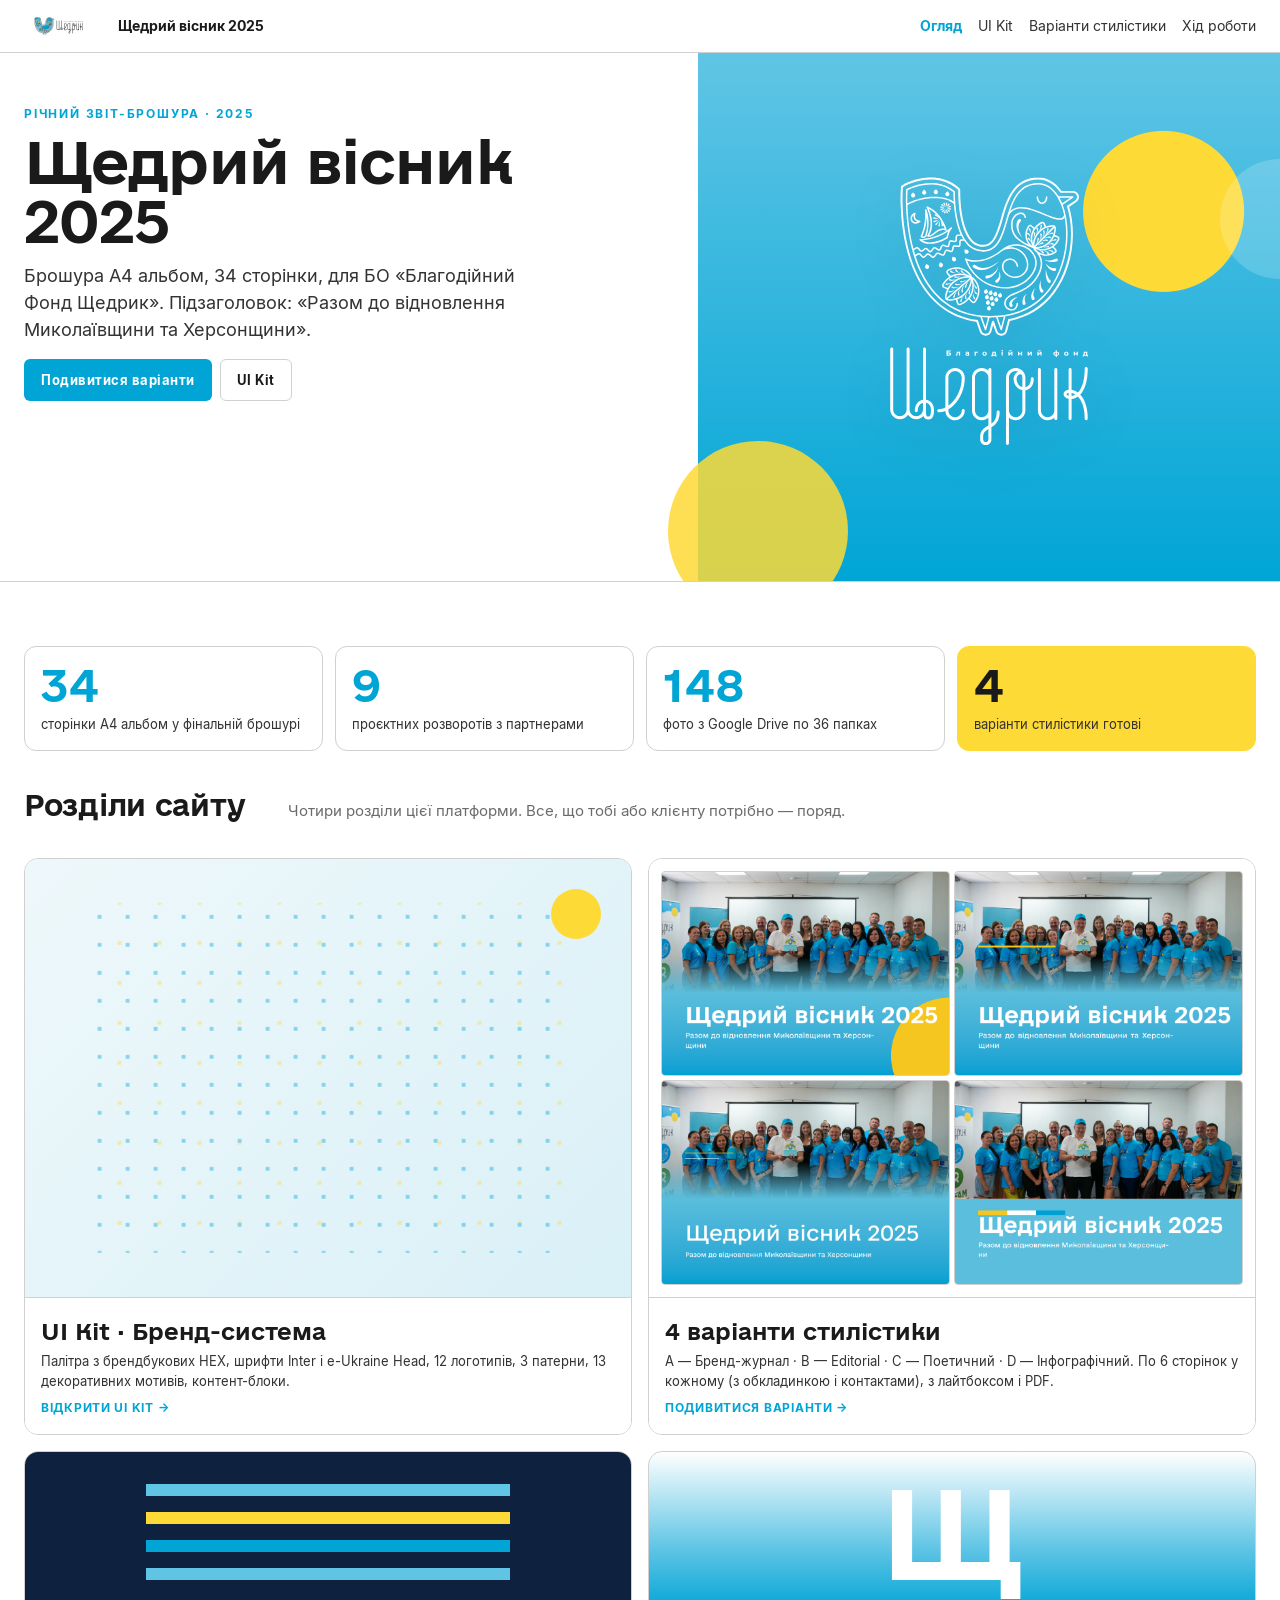
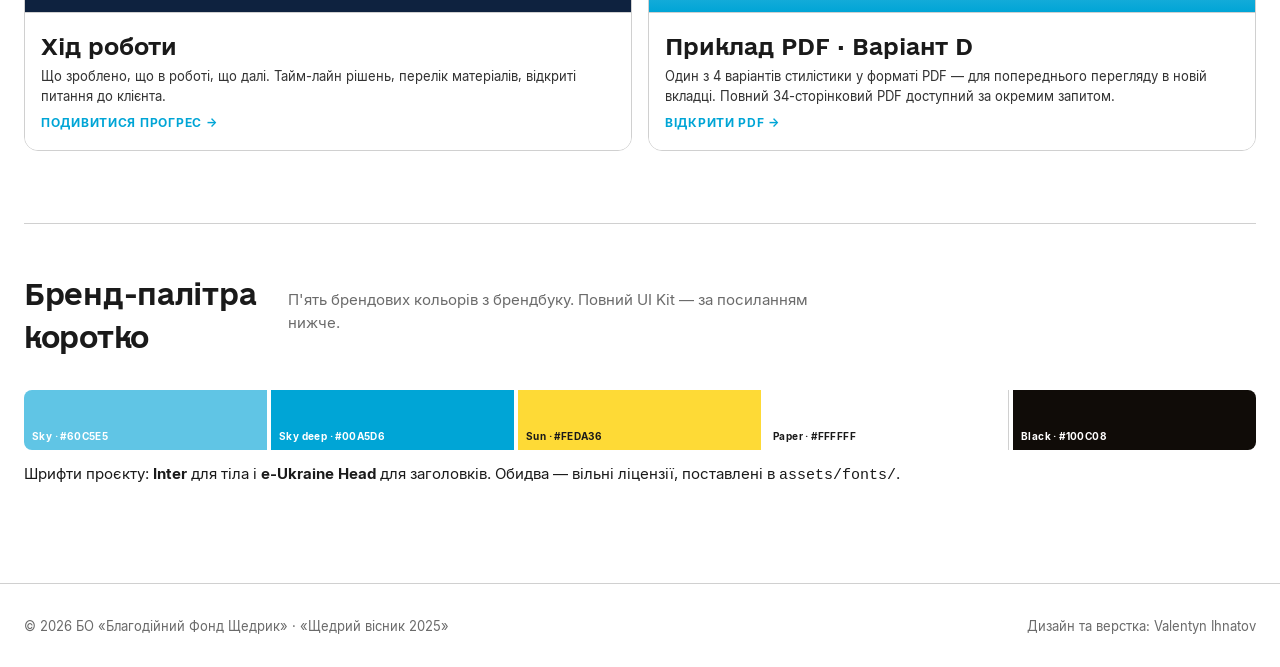
==== index.html @ 4fea4370 "Initial preview site" ====
<!doctype html>
<html lang="uk">
<head>
  <meta charset="utf-8">
  <meta name="viewport" content="width=device-width, initial-scale=1">
  <title>Огляд — Щедрий вісник 2025</title>
  <link rel="stylesheet" href="styles.css">
</head>
<body>

<header class="topnav">
  <div class="topnav-inner">
    <img src="logos/Shchedryk_logo_fin_color_horizont_ua.svg" alt="Щедрик">
    <span class="title">Щедрий вісник 2025</span>
    <nav>
      <a href="index.html" class="active">Огляд</a>
      <a href="ui-kit.html">UI Kit</a>
      <a href="variants.html">Варіанти стилістики</a>
      <a href="process.html">Хід роботи</a>
    </nav>
  </div>
</header>

<!-- HERO — accent split, left text + right brand-color visual -->
<section class="hero-accent">
  <div class="hero-accent-inner">
    <div class="text-col">
      <span class="kicker">Річний звіт-брошура · 2025</span>
      <h1>Щедрий вісник 2025</h1>
      <p class="subline">
        Брошура А4 альбом, 34 сторінки, для БО «Благодійний Фонд Щедрик».
        Підзаголовок: «Разом до відновлення Миколаївщини та Херсонщини».
      </p>
      <div class="hero-actions">
        <a class="btn btn-primary" href="variants.html">Подивитися варіанти</a>
        <a class="btn btn-ghost" href="ui-kit.html">UI Kit</a>
      </div>
    </div>
    <div class="visual-col">
      <img src="logos/Shchedryk_logo_fin_white_vertical_ua.svg" alt="Щедрик">
    </div>
  </div>
</section>

<div class="page">

  <!-- БІЛЬШІ ЦИФРИ ПРО ПРОЄКТ -->
  <section>
    <div class="stats-row">
      <div class="stat-block">
        <div class="num">34</div>
        <div class="label">сторінки А4 альбом у фінальній брошурі</div>
      </div>
      <div class="stat-block">
        <div class="num">9</div>
        <div class="label">проєктних розворотів з партнерами</div>
      </div>
      <div class="stat-block">
        <div class="num">148</div>
        <div class="label">фото з Google Drive по 36 папках</div>
      </div>
      <div class="stat-block accent">
        <div class="num">4</div>
        <div class="label">варіанти стилістики готові</div>
      </div>
    </div>
  </section>

  <!-- ВЕЛИКИЙ НАВІГАЦІЙНИЙ БЛОК — 4 картки -->
  <section class="section" style="border-top: 0; padding-top: 0;">
    <div class="section-head">
      <h2>Розділи сайту</h2>
      <p>Чотири розділи цієї платформи. Все, що тобі або клієнту потрібно — поряд.</p>
    </div>

    <div class="bignav">

      <a class="item bignav-uikit" href="ui-kit.html">
        <div class="top"></div>
        <div class="bot">
          <h3>UI Kit · Бренд-система</h3>
          <p>Палітра з брендбукових HEX, шрифти Inter і e-Ukraine Head, 12 логотипів, 3 патерни, 13 декоративних мотивів, контент-блоки.</p>
          <span class="arrow">Відкрити UI Kit →</span>
        </div>
      </a>

      <a class="item bignav-variants" href="variants.html">
        <div class="top">
          <img src="variants/variant_a_1.png" alt="A">
          <img src="variants/variant_b_1.png" alt="B">
          <img src="variants/variant_c_1.png" alt="C">
          <img src="variants/variant_d_1.png" alt="D">
        </div>
        <div class="bot">
          <h3>4 варіанти стилістики</h3>
          <p>A — Бренд-журнал · B — Editorial · C — Поетичний · D — Інфографічний. По 6 сторінок у кожному (з обкладинкою і контактами), з лайтбоксом і PDF.</p>
          <span class="arrow">Подивитися варіанти →</span>
        </div>
      </a>

      <a class="item bignav-process" href="process.html">
        <div class="top"></div>
        <div class="bot">
          <h3>Хід роботи</h3>
          <p>Що зроблено, що в роботі, що далі. Тайм-лайн рішень, перелік матеріалів, відкриті питання до клієнта.</p>
          <span class="arrow">Подивитися прогрес →</span>
        </div>
      </a>

      <a class="item bignav-cover" href="variants/variant_d.pdf" target="_blank">
        <div class="top"></div>
        <div class="bot">
          <h3>Приклад PDF · Варіант D</h3>
          <p>Один з 4 варіантів стилістики у форматі PDF — для попереднього перегляду в новій вкладці. Повний 34-сторінковий PDF доступний за окремим запитом.</p>
          <span class="arrow">Відкрити PDF →</span>
        </div>
      </a>

    </div>
  </section>

  <!-- ПАЛІТРА-ТІЗЕР -->
  <section class="section">
    <div class="section-head">
      <h2>Бренд-палітра коротко</h2>
      <p>П'ять брендових кольорів з брендбуку. Повний UI Kit — за посиланням нижче.</p>
    </div>
    <div class="palette-teaser">
      <div style="background: #60C5E5; color: #fff;">Sky · #60C5E5</div>
      <div style="background: #00A5D6; color: #fff;">Sky deep · #00A5D6</div>
      <div style="background: #FEDA36; color: #1A1A1A;">Sun · #FEDA36</div>
      <div style="background: #FFFFFF; color: #1A1A1A; border-right: 1px solid var(--hair);">Paper · #FFFFFF</div>
      <div style="background: #100C08; color: #fff;">Black · #100C08</div>
    </div>
    <p style="margin-top: var(--r-3);">
      Шрифти проєкту: <strong>Inter</strong> для тіла і <strong>e-Ukraine Head</strong> для заголовків.
      Обидва — вільні ліцензії, поставлені в <code>assets/fonts/</code>.
    </p>
  </section>

</div>

<footer class="site">
  <div class="inner">
    <span>© 2026 БО «Благодійний Фонд Щедрик» · «Щедрий вісник 2025»</span>
    <span>Дизайн та верстка: Valentyn Ihnatov</span>
  </div>
</footer>

</body>
</html>
---- styles.css ----
/* ============================================================
   Щедрий вісник 2025 — UI Kit / Preview Site
   Бренд-токени БО «Благодійний Фонд Щедрик»
   ============================================================ */

/* --- Inter (body / UI / numbers) — per brendbook --- */
@font-face {
  font-family: "Inter";
  src: url("fonts/Inter-Regular.ttf") format("truetype");
  font-weight: 400; font-style: normal; font-display: swap;
}
@font-face {
  font-family: "Inter";
  src: url("fonts/Inter-Medium.ttf") format("truetype");
  font-weight: 500; font-style: normal; font-display: swap;
}
@font-face {
  font-family: "Inter";
  src: url("fonts/Inter-Bold.ttf") format("truetype");
  font-weight: 700; font-style: normal; font-display: swap;
}
@font-face {
  font-family: "Inter";
  src: url("fonts/Inter-ExtraBold.ttf") format("truetype");
  font-weight: 800; font-style: normal; font-display: swap;
}

/* --- e-Ukraine Head (headings) — per brendbook --- */
@font-face {
  font-family: "e-Ukraine Head";
  src: url("fonts/e-UkraineHead-Regular.ttf") format("truetype");
  font-weight: 400; font-style: normal; font-display: swap;
}
@font-face {
  font-family: "e-Ukraine Head";
  src: url("fonts/e-UkraineHead-Medium.ttf") format("truetype");
  font-weight: 500; font-style: normal; font-display: swap;
}
@font-face {
  font-family: "e-Ukraine Head";
  src: url("fonts/e-UkraineHead-Bold.ttf") format("truetype");
  font-weight: 700; font-style: normal; font-display: swap;
}

:root {
  /* --- Бренд-палітра (зведена з брендбуком, ст. «кольорова палітра» / «кольори бренду») --- */
  --sky:        #60C5E5;  /* небесно-блакитний (HEX з брендбуку) */
  --sky-deep:   #00A5D6;  /* ніжно-синій (HEX з брендбуку) */
  --sky-soft:   #D9F0F7;  /* м'яка плашка (виведена) */
  --sky-pale:   #EEF8FB;  /* фон карток (виведена) */
  --sun:        #FEDA36;  /* сонячно-жовтий (HEX з брендбуку) */
  --black:      #100C08;  /* чорний з брендбуку */
  --navy:       #0E223F;  /* темно-синя плашка (наш виведений варіант — для верстки) */

  --ink:        #1A1A1A;
  --graphite:   #333333;
  --muted:      #6B6B6B;
  --hair:       #D0D0D0;
  --paper:      #FFFFFF;

  /* --- Палітра напрямків --- */
  --acc-fslc:   #F2A93B;  /* помаранчевий */
  --acc-wash:   #2EA7C8;  /* блакитний */
  --acc-prot:   #7CC576;  /* зелений */
  --acc-shel:   #C97A56;  /* теракотовий */

  /* --- Типографіка (брендбук: Inter тіло, e-Ukraine Head заголовки) --- */
  --font-body: "Inter", "Segoe UI", Arial, sans-serif;
  --font-head: "e-Ukraine Head", "Inter", "Segoe UI", Arial, sans-serif;

  /* --- Ритм --- */
  --r-1: 4px;
  --r-2: 8px;
  --r-3: 12px;
  --r-4: 16px;
  --r-5: 24px;
  --r-6: 32px;
  --r-7: 48px;
  --r-8: 64px;
  --r-9: 96px;
}

/* ============================================================
   Reset / base
   ============================================================ */

*, *::before, *::after { box-sizing: border-box; }

html, body { margin: 0; padding: 0; }

body {
  font-family: var(--font-body);
  font-size: 15px;
  line-height: 1.55;
  color: var(--ink);
  background: var(--paper);
  -webkit-font-smoothing: antialiased;
  -moz-osx-font-smoothing: grayscale;
}

img { display: block; max-width: 100%; }

a { color: var(--sky-deep); text-decoration: none; }
a:hover { text-decoration: underline; }

/* ============================================================
   Layout
   ============================================================ */

.page {
  max-width: 1280px;
  margin: 0 auto;
  padding: var(--r-6) var(--r-5);
}

.section {
  padding: var(--r-7) 0;
  border-top: 1px solid var(--hair);
}

.section:first-of-type { border-top: 0; }

.section-head {
  display: grid;
  grid-template-columns: 240px 1fr;
  gap: var(--r-5);
  margin-bottom: var(--r-6);
  align-items: baseline;
}

.section-head h2 {
  font-family: var(--font-head);
  font-size: 28px;
  font-weight: 700;
  margin: 0;
  letter-spacing: -0.01em;
}

.section-head p {
  margin: 0;
  color: var(--muted);
  max-width: 560px;
}

@media (max-width: 768px) {
  .section-head { grid-template-columns: 1fr; }
}

/* ============================================================
   Hero
   ============================================================ */

.hero {
  position: relative;
  padding: var(--r-8) var(--r-5) var(--r-7);
  background:
    radial-gradient(circle at 88% 14%, var(--sun) 0 70px, transparent 71px),
    linear-gradient(180deg, var(--sky-pale) 0%, #fff 100%);
  overflow: hidden;
}

.hero::after {
  content: "";
  position: absolute;
  right: -120px;
  bottom: -160px;
  width: 380px;
  height: 380px;
  border-radius: 50%;
  background: var(--sky);
  opacity: 0.35;
  pointer-events: none;
}

.hero-inner {
  max-width: 1280px;
  margin: 0 auto;
  position: relative;
  z-index: 1;
}

.hero img.logo {
  height: 56px;
  margin-bottom: var(--r-5);
}

.kicker {
  display: inline-block;
  font-size: 12px;
  font-weight: 700;
  letter-spacing: 0.15em;
  text-transform: uppercase;
  color: var(--sky-deep);
}

.hero h1 {
  font-family: var(--font-head);
  font-size: clamp(34px, 5vw, 56px);
  font-weight: 700;
  line-height: 1.05;
  letter-spacing: -0.01em;
  margin: var(--r-2) 0 var(--r-3);
  max-width: 760px;
}

.hero p.lead {
  font-size: 18px;
  color: var(--graphite);
  max-width: 620px;
  margin: 0;
}

/* ============================================================
   Nav
   ============================================================ */

.topnav {
  position: sticky;
  top: 0;
  z-index: 10;
  background: rgba(255,255,255,0.96);
  backdrop-filter: blur(8px);
  border-bottom: 1px solid var(--hair);
}

.topnav-inner {
  max-width: 1280px;
  margin: 0 auto;
  padding: var(--r-3) var(--r-5);
  display: flex;
  align-items: center;
  gap: var(--r-5);
  font-size: 14px;
}

.topnav img { height: 28px; }
.topnav .title { font-weight: 700; }
.topnav nav { display: flex; gap: var(--r-4); margin-left: auto; flex-wrap: wrap; }
.topnav nav a { color: var(--graphite); }
.topnav nav a.active { color: var(--sky-deep); font-weight: 700; }

/* ============================================================
   Swatches (color palette)
   ============================================================ */

.swatch-grid {
  display: grid;
  grid-template-columns: repeat(auto-fill, minmax(180px, 1fr));
  gap: var(--r-3);
}

.swatch {
  border-radius: 8px;
  overflow: hidden;
  border: 1px solid var(--hair);
  background: #fff;
}

.swatch .chip {
  height: 110px;
  display: flex;
  align-items: flex-end;
  padding: var(--r-3);
  font-size: 12px;
  font-weight: 700;
  letter-spacing: 0.06em;
  text-transform: uppercase;
}

.swatch .meta {
  padding: var(--r-3);
  display: flex;
  justify-content: space-between;
  gap: var(--r-2);
}

.swatch .meta strong { font-weight: 700; }
.swatch .meta code {
  font-family: "Consolas", "Courier New", monospace;
  font-size: 12px;
  color: var(--muted);
}

.chip.on-dark { color: #fff; }
.chip.on-light { color: var(--ink); }

.swatch-group-title {
  grid-column: 1 / -1;
  font-size: 13px;
  font-weight: 700;
  text-transform: uppercase;
  letter-spacing: 0.12em;
  color: var(--muted);
  margin: var(--r-3) 0 0;
}
.swatch-group-title:first-child { margin-top: 0; }

/* ============================================================
   Typography samples
   ============================================================ */

.type-grid {
  display: grid;
  grid-template-columns: 220px 1fr;
  gap: var(--r-5);
  align-items: baseline;
  padding: var(--r-4) 0;
  border-bottom: 1px solid var(--hair);
}

.type-grid:last-child { border-bottom: 0; }

.type-label {
  font-size: 12px;
  font-weight: 700;
  letter-spacing: 0.12em;
  text-transform: uppercase;
  color: var(--muted);
}
.type-label small {
  display: block;
  font-weight: 400;
  letter-spacing: 0;
  text-transform: none;
  font-size: 12px;
  color: var(--muted);
  margin-top: 2px;
}

.type-h1 { font-family: var(--font-head); font-size: 48px; font-weight: 700; line-height: 1.05; letter-spacing: -0.01em; }
.type-h2 { font-family: var(--font-head); font-size: 32px; font-weight: 700; line-height: 1.15; letter-spacing: -0.01em; }
.type-h3 { font-family: var(--font-head); font-size: 20px; font-weight: 700; line-height: 1.25; }
.type-lead { font-size: 18px; line-height: 1.45; color: var(--graphite); }
.type-body { font-size: 15px; line-height: 1.6; }
.type-caption { font-size: 13px; color: var(--muted); font-style: italic; }
.type-kicker {
  font-size: 12px;
  font-weight: 700;
  letter-spacing: 0.16em;
  text-transform: uppercase;
  color: var(--sky-deep);
}

@media (max-width: 768px) {
  .type-grid { grid-template-columns: 1fr; gap: var(--r-2); }
  .type-h1 { font-size: 34px; }
  .type-h2 { font-size: 26px; }
}

/* ============================================================
   Logo gallery
   ============================================================ */

.logo-grid {
  display: grid;
  grid-template-columns: repeat(auto-fill, minmax(220px, 1fr));
  gap: var(--r-3);
}

.logo-tile {
  position: relative;
  border-radius: 8px;
  border: 1px solid var(--hair);
  overflow: hidden;
  background: #fff;
}
.logo-tile.dark { background: var(--navy); border-color: var(--navy); }
.logo-tile.sky  { background: var(--sky); border-color: var(--sky); }
.logo-tile .frame {
  height: 130px;
  display: flex; align-items: center; justify-content: center;
  padding: var(--r-4);
}
.logo-tile img { max-height: 80px; max-width: 80%; object-fit: contain; }
.logo-tile .caption {
  font-size: 11px;
  letter-spacing: 0.06em;
  text-transform: uppercase;
  color: var(--muted);
  padding: var(--r-2) var(--r-3);
  border-top: 1px solid var(--hair);
  background: #fff;
}
.logo-tile.dark .caption, .logo-tile.sky .caption { background: #fff; }

/* ============================================================
   Decorative motifs
   ============================================================ */

.motif-grid {
  display: grid;
  grid-template-columns: repeat(auto-fill, minmax(260px, 1fr));
  gap: var(--r-4);
}

.motif {
  position: relative;
  border-radius: 10px;
  background: #fff;
  border: 1px solid var(--hair);
  height: 220px;
  overflow: hidden;
}

.motif .label {
  position: absolute;
  bottom: var(--r-3);
  left: var(--r-3);
  right: var(--r-3);
  font-size: 12px;
  letter-spacing: 0.06em;
  text-transform: uppercase;
  font-weight: 700;
  color: var(--muted);
  background: rgba(255,255,255,0.9);
  padding: 4px 8px;
  border-radius: 4px;
  display: inline-block;
  width: max-content;
  max-width: calc(100% - 0px);
}

.motif-sun-circle::before {
  content: "";
  position: absolute;
  top: -30px; right: -30px;
  width: 140px; height: 140px;
  border-radius: 50%;
  background: var(--sun);
}

.motif-sky-circle::before {
  content: "";
  position: absolute;
  top: 40%; left: 50%;
  width: 80px; height: 80px;
  border-radius: 50%;
  background: var(--sky-deep);
  transform: translate(-50%, -50%);
}

.motif-yellow-ring::before {
  content: "";
  position: absolute;
  top: 22px; right: 22px;
  width: 56px; height: 56px;
  border-radius: 50%;
  border: 6px solid var(--sun);
}

.motif-sky-rail {
  background:
    linear-gradient(180deg, transparent 0 calc(100% - 8px), var(--sky-deep) calc(100% - 8px) calc(100% - 4px), transparent calc(100% - 4px));
}
.motif-sky-rail::before {
  content: "";
  position: absolute;
  left: 16px; top: 18px; bottom: 50px;
  width: 3px;
  background: var(--sky-deep);
}

.motif-sky-split {
  background: linear-gradient(90deg, #fff 0 58%, var(--sky-deep) 58% 100%);
}

.motif-gradient-cover {
  background: linear-gradient(180deg, transparent 0%, var(--sky) 60%, var(--sky-deep) 100%);
}

.motif-rule::after {
  content: "";
  position: absolute;
  left: 22px; top: 50%;
  width: 60px; height: 4px;
  background: var(--sun);
  transform: translateY(-50%);
}

/* Хвиляста лінія (бачимо в обкладинці грамоти/сертифіката) */
.motif-wave {
  background: #fff;
}
.motif-wave::before {
  content: "";
  position: absolute;
  inset: 0;
  background:
    radial-gradient(circle at 0 70%, var(--sky) 0 50px, transparent 51px),
    radial-gradient(circle at 60px 70%, transparent 50px, var(--sky) 51px 110px, transparent 111px),
    radial-gradient(circle at 180px 70%, var(--sky) 0 50px, transparent 51px);
  opacity: 0;
}
.motif-wave::after {
  content: "";
  position: absolute;
  left: 0; right: 0; bottom: 30%;
  height: 60px;
  background:
    radial-gradient(ellipse 60px 30px at 30px 50%, var(--sky-deep) 99%, transparent 100%),
    radial-gradient(ellipse 60px 30px at 150px 50%, var(--sky) 99%, transparent 100%),
    radial-gradient(ellipse 60px 30px at 270px 50%, var(--sky-deep) 99%, transparent 100%);
  mask: linear-gradient(180deg, #000 50%, transparent 50%);
  -webkit-mask: linear-gradient(180deg, #000 50%, transparent 50%);
}

/* Чверть-круг у куті (бачимо на бейджі — жовтий квадрант) */
.motif-quarter {
  background: #fff;
}
.motif-quarter::before {
  content: "";
  position: absolute;
  left: 0; bottom: 0;
  width: 80px; height: 80px;
  border-top-right-radius: 100%;
  background: var(--sun);
}
.motif-quarter::after {
  content: "";
  position: absolute;
  right: 0; top: 0;
  width: 60px; height: 60px;
  border-bottom-left-radius: 100%;
  background: var(--sky);
}

/* Розсип точок з брендбуку (вікно для іконок-зірочок/насіння) */
.motif-dots {
  background: var(--sky-pale);
}
.motif-dots::before {
  content: "";
  position: absolute;
  inset: 0;
  background-image:
    radial-gradient(var(--sky-deep) 1.5px, transparent 2px),
    radial-gradient(var(--sun) 1.5px, transparent 2px);
  background-size: 32px 32px, 48px 48px;
  background-position: 0 0, 16px 24px;
  opacity: 0.65;
}

/* Округлий бейдж-плашка з логотипом (як на айдентиці бейджа) */
.motif-badge {
  background:
    linear-gradient(180deg, var(--sky) 0 55%, #fff 55% 100%);
}
.motif-badge::before {
  content: "";
  position: absolute;
  left: 50%; top: 38px;
  width: 76px; height: 76px;
  border-radius: 50%;
  background: #fff;
  transform: translateX(-50%);
  box-shadow: 0 6px 18px rgba(0,160,210,0.18);
}
.motif-badge::after {
  content: "";
  position: absolute;
  left: 50%; top: 60px;
  width: 32px; height: 32px;
  border-radius: 50%;
  background: var(--sky);
  transform: translateX(-50%);
}

/* Хвиля «під» заголовком (бачимо на лідерах грамот) */
.motif-headline-wave {
  background:
    linear-gradient(180deg, #fff 0 60%, var(--sky-pale) 60% 100%);
}
.motif-headline-wave::before {
  content: "";
  position: absolute;
  left: -20px; right: -20px; top: 50%;
  height: 30px;
  background:
    radial-gradient(ellipse 80px 30px at 10% 0%, var(--sky) 99%, transparent 100%),
    radial-gradient(ellipse 80px 30px at 50% 100%, var(--sky-deep) 99%, transparent 100%),
    radial-gradient(ellipse 80px 30px at 90% 0%, var(--sky) 99%, transparent 100%);
  mask: linear-gradient(0deg, #000 50%, transparent 50%);
  -webkit-mask: linear-gradient(0deg, #000 50%, transparent 50%);
  transform: translateY(-50%);
}

/* Pattern-як-акцент (вирізаний кружок патерну) */
.motif-pattern-coin {
  background: #fff;
}
.motif-pattern-coin::before {
  content: "";
  position: absolute;
  right: 20px; top: 20px;
  width: 110px; height: 110px;
  border-radius: 50%;
  background: var(--sky) url("patterns/pattern-cyan.png");
  background-size: 110px 110px;
  background-position: center;
}

/* Скоба/брекет (огороджені плашки в брендбуку — рамки навколо текстів) */
.motif-bracket {
  background: #fff;
}
.motif-bracket::before, .motif-bracket::after {
  content: "";
  position: absolute;
  width: 36px; height: 36px;
  border: 2px solid var(--ink);
}
.motif-bracket::before {
  left: 22px; top: 22px;
  border-right: 0; border-bottom: 0;
  border-top-left-radius: 16px;
}
.motif-bracket::after {
  right: 22px; bottom: 22px;
  border-left: 0; border-top: 0;
  border-bottom-right-radius: 16px;
}

/* ============================================================
   Patterns (з брендбуку — 3 варіанти)
   ============================================================ */

.pattern-grid {
  display: grid;
  grid-template-columns: repeat(auto-fill, minmax(260px, 1fr));
  gap: var(--r-4);
}

.pattern-tile {
  position: relative;
  border-radius: 10px;
  overflow: hidden;
  border: 1px solid var(--hair);
  background: #fff;
}
.pattern-tile .swatch {
  height: 280px;
  background-size: 240px 240px;
  background-repeat: repeat;
  background-position: center;
}
.pattern-tile.on-white .swatch { background-color: #fff; background-image: url("patterns/pattern-white.png"); }
.pattern-tile.on-cyan  .swatch { background-color: var(--sky); background-image: url("patterns/pattern-cyan.png"); border-top-left-radius: 10px; border-top-right-radius: 10px; }
.pattern-tile.on-black .swatch { background-color: var(--black); background-image: url("patterns/pattern-black.png"); }

.pattern-tile .meta {
  padding: var(--r-3);
  border-top: 1px solid var(--hair);
  display: flex;
  justify-content: space-between;
  gap: var(--r-2);
  font-size: 13px;
}
.pattern-tile .meta strong { font-weight: 700; }
.pattern-tile .meta code {
  font-family: "Consolas", "Courier New", monospace;
  font-size: 12px;
  color: var(--muted);
}

.pattern-usage {
  margin-top: var(--r-4);
  display: grid;
  grid-template-columns: repeat(auto-fill, minmax(280px, 1fr));
  gap: var(--r-3);
  font-size: 13px;
}
.pattern-usage > div {
  background: var(--sky-pale);
  border-radius: 8px;
  padding: var(--r-3);
}
.pattern-usage strong {
  display: block;
  font-size: 11px;
  letter-spacing: 0.14em;
  text-transform: uppercase;
  color: var(--sky-deep);
  margin-bottom: 4px;
}

/* ============================================================
   Direction tags (FSLC / WASH / PROTECTION / SHELTER)
   ============================================================ */

.directions {
  display: grid;
  grid-template-columns: repeat(auto-fill, minmax(220px, 1fr));
  gap: var(--r-3);
}

.dir {
  border-radius: 10px;
  padding: var(--r-4);
  color: #fff;
  min-height: 140px;
  position: relative;
  display: flex;
  flex-direction: column;
  justify-content: space-between;
}
.dir .code {
  font-size: 11px;
  letter-spacing: 0.16em;
  font-weight: 700;
  opacity: 0.85;
}
.dir .name {
  font-size: 18px;
  font-weight: 700;
  line-height: 1.2;
}
.dir .desc { font-size: 12px; opacity: 0.9; line-height: 1.4; }

.dir.fslc { background: var(--acc-fslc); }
.dir.wash { background: var(--acc-wash); }
.dir.prot { background: var(--acc-prot); }
.dir.shel { background: var(--acc-shel); }

/* ============================================================
   Content blocks (як у Typst-варіантах)
   ============================================================ */

.blocks-grid {
  display: grid;
  grid-template-columns: repeat(2, 1fr);
  gap: var(--r-4);
}
@media (max-width: 720px) { .blocks-grid { grid-template-columns: 1fr; } }

.demo-card {
  border: 1px solid var(--hair);
  border-radius: 10px;
  padding: var(--r-4);
  background: #fff;
}
.demo-card > .meta-tag {
  display: inline-block;
  font-size: 11px; font-weight: 700; letter-spacing: 0.12em;
  text-transform: uppercase; color: var(--muted);
  margin-bottom: var(--r-3);
}

/* stat-card (з variant A) */
.stat-card {
  background: var(--sky-pale);
  border-radius: 6px;
  padding: 14px 16px;
}
.stat-card .num {
  font-size: 28px;
  font-weight: 700;
  color: var(--sky-deep);
  line-height: 1;
}
.stat-card .label {
  font-size: 13px;
  margin-top: 4px;
}

/* yellow-stat (з variant A) */
.yellow-stat {
  display: grid;
  grid-template-columns: 70px 1fr;
  gap: 14px;
  align-items: center;
}
.yellow-stat .circle {
  width: 70px; height: 70px;
  border-radius: 50%;
  background: var(--sun);
  display: flex; align-items: center; justify-content: center;
  font-weight: 700;
  font-size: 18px;
  color: var(--ink);
}
.yellow-stat .label { font-size: 13px; }

/* big-cyan (з variant B/C) */
.big-cyan .num {
  font-size: 42px;
  font-weight: 700;
  color: var(--sky-deep);
  line-height: 1;
}
.big-cyan .label { font-size: 12px; margin-top: 4px; }

/* factbox (sky-soft) */
.factbox {
  background: var(--sky-soft);
  border-radius: 6px;
  padding: 14px 16px;
}
.factbox .row { display: flex; gap: var(--r-5); flex-wrap: wrap; }
.factbox .row > div { min-width: 120px; }
.factbox .k {
  font-size: 11px; font-weight: 700; letter-spacing: 0.14em;
  text-transform: uppercase; color: var(--sky-deep);
}
.factbox .v { font-weight: 700; margin-top: 2px; }
.factbox .mission { margin-top: 10px; }

/* navy-tile (Гаряча лінія) */
.navy-tile {
  background: var(--navy);
  color: #fff;
  border-radius: 8px;
  padding: 16px 18px;
}
.navy-tile .k {
  font-size: 11px; font-weight: 700; letter-spacing: 0.14em;
  text-transform: uppercase; color: var(--sky);
}
.navy-tile .phones { font-size: 18px; font-weight: 700; line-height: 1.4; margin-top: 4px; }
.navy-tile small { display:block; margin-top: 4px; opacity: 0.7; font-size: 12px; }

/* cyan-rail (з variant B/C) */
.cyan-rail {
  border-left: 2px solid var(--sky-deep);
  padding: 6px 10px 6px 14px;
}
.cyan-rail .k {
  font-size: 11px; font-weight: 700; letter-spacing: 0.14em;
  text-transform: uppercase; color: var(--sky-deep);
}
.cyan-rail .body { font-style: italic; margin-top: 4px; font-size: 14px; }

/* meta-strip (з C) */
.meta-strip {
  border-top: 1px solid var(--sky-deep);
  border-bottom: 1px solid var(--sky-deep);
  padding: 12px 0;
  display: grid;
  grid-template-columns: 1fr 1fr 2fr;
  gap: 16px;
}
.meta-strip .k {
  font-size: 11px; font-weight: 700; letter-spacing: 0.14em;
  text-transform: uppercase; color: var(--muted);
}
.meta-strip .v { margin-top: 4px; font-weight: 700; }
.meta-strip .v.text { font-weight: 400; font-size: 13px; }

/* ============================================================
   Callout (інформативна плашка-нотатка)
   ============================================================ */

.callout {
  border-left: 4px solid var(--sun);
  background: #FFF8E0;
  border-radius: 6px;
  padding: var(--r-3) var(--r-4);
  margin: var(--r-5) 0;
  font-size: 14px;
}
.callout .head {
  font-size: 11px;
  font-weight: 700;
  letter-spacing: 0.14em;
  text-transform: uppercase;
  color: #B07A00;
  margin-bottom: 4px;
}
.callout p { margin: 4px 0; }

/* ============================================================
   Type sample tiles (показуємо брендові шрифти)
   ============================================================ */

.font-grid {
  display: grid;
  grid-template-columns: repeat(auto-fill, minmax(260px, 1fr));
  gap: var(--r-4);
  margin-top: var(--r-4);
}
.font-tile {
  border: 1px solid var(--hair);
  border-radius: 10px;
  padding: var(--r-4);
  background: #fff;
}
.font-tile .glyph {
  font-size: 56px;
  line-height: 1;
  font-weight: 700;
  margin-bottom: var(--r-2);
}
.font-tile .name {
  font-size: 14px;
  font-weight: 700;
  margin-bottom: 2px;
}
.font-tile .meta {
  font-size: 12px;
  color: var(--muted);
}

/* ============================================================
   Variant showcase (tabs + spread gallery)
   ============================================================ */

.variants-tabs {
  display: grid;
  grid-template-columns: repeat(4, 1fr);
  gap: var(--r-3);
  margin: var(--r-5) 0 var(--r-6);
}

.variants-tab {
  display: block;
  border: 1px solid var(--hair);
  border-radius: 10px;
  padding: var(--r-4);
  background: #fff;
  text-align: left;
  cursor: pointer;
  transition: border-color 0.15s ease, transform 0.15s ease;
  font-family: inherit;
  color: var(--ink);
  text-decoration: none;
}
.variants-tab:hover {
  border-color: var(--sky-deep);
  text-decoration: none;
}
.variants-tab.active {
  border-color: var(--sky-deep);
  background: var(--sky-pale);
  box-shadow: 0 4px 16px rgba(0,165,214,0.12);
  transform: translateY(-2px);
}

.variants-tab .letter {
  font-family: var(--font-head);
  font-size: 28px;
  font-weight: 700;
  color: var(--sky-deep);
  line-height: 1;
}
.variants-tab .name {
  font-size: 15px;
  font-weight: 700;
  margin-top: 6px;
}
.variants-tab .tag {
  font-size: 11px;
  letter-spacing: 0.1em;
  text-transform: uppercase;
  color: var(--muted);
  margin-top: 4px;
}

@media (max-width: 720px) {
  .variants-tabs { grid-template-columns: repeat(2, 1fr); }
}

.variant-panel {
  display: none;
}
.variant-panel.active {
  display: block;
}

.variant-head {
  display: grid;
  grid-template-columns: 1fr auto;
  gap: var(--r-4);
  align-items: end;
  margin-bottom: var(--r-4);
}

.variant-head h2 {
  font-family: var(--font-head);
  font-size: 32px;
  font-weight: 700;
  margin: 0;
  letter-spacing: -0.01em;
}
.variant-head p {
  margin: var(--r-2) 0 0;
  color: var(--graphite);
  max-width: 720px;
}

.variant-actions {
  display: flex;
  gap: var(--r-2);
  flex-wrap: wrap;
}

.btn {
  display: inline-flex;
  align-items: center;
  gap: 8px;
  padding: 10px 16px;
  border-radius: 6px;
  font-size: 13px;
  font-weight: 700;
  letter-spacing: 0.04em;
  text-decoration: none;
  border: 1px solid transparent;
  transition: background 0.15s, border-color 0.15s;
  font-family: inherit;
  cursor: pointer;
}
.btn-primary {
  background: var(--sky-deep);
  color: #fff;
}
.btn-primary:hover { background: #008CB8; text-decoration: none; color: #fff; }
.btn-ghost {
  background: #fff;
  color: var(--ink);
  border-color: var(--hair);
}
.btn-ghost:hover { border-color: var(--sky-deep); text-decoration: none; }

.signature-tags {
  display: flex;
  gap: 6px;
  flex-wrap: wrap;
  margin: var(--r-3) 0 var(--r-5);
}
.signature-tag {
  font-size: 12px;
  font-weight: 700;
  letter-spacing: 0.04em;
  background: var(--sky-pale);
  color: var(--sky-deep);
  padding: 4px 10px;
  border-radius: 20px;
}

.spreads-grid {
  display: grid;
  grid-template-columns: repeat(2, 1fr);
  gap: var(--r-3);
}
@media (max-width: 720px) {
  .spreads-grid { grid-template-columns: 1fr; }
}

.spread {
  position: relative;
  border: 1px solid var(--hair);
  border-radius: 8px;
  overflow: hidden;
  background: #f6f6f6;
  cursor: zoom-in;
  transition: border-color 0.15s ease;
}
.spread:hover {
  border-color: var(--sky-deep);
}
.spread img {
  width: 100%;
  height: auto;
  display: block;
}
.spread .label {
  position: absolute;
  top: 8px;
  left: 8px;
  font-size: 11px;
  font-weight: 700;
  letter-spacing: 0.08em;
  text-transform: uppercase;
  background: rgba(0,0,0,0.7);
  color: #fff;
  padding: 4px 8px;
  border-radius: 4px;
}

/* Lightbox modal */
.lightbox {
  position: fixed;
  inset: 0;
  background: rgba(20,30,50,0.92);
  display: none;
  align-items: center;
  justify-content: center;
  padding: var(--r-5);
  z-index: 100;
  cursor: zoom-out;
}
.lightbox.open { display: flex; }
.lightbox img {
  max-width: 100%;
  max-height: 100%;
  border-radius: 4px;
  box-shadow: 0 30px 80px rgba(0,0,0,0.5);
}
.lightbox .close {
  position: absolute;
  top: var(--r-4);
  right: var(--r-4);
  color: #fff;
  font-size: 28px;
  background: none;
  border: 0;
  cursor: pointer;
}

/* ============================================================
   Hero — accent version (для index.html)
   ============================================================ */

.hero-accent {
  position: relative;
  padding: 0;
  background: var(--paper);
  overflow: hidden;
  border-bottom: 1px solid var(--hair);
}

.hero-accent-inner {
  display: grid;
  grid-template-columns: 1.2fr 1fr;
  gap: 0;
  align-items: stretch;
  max-width: 1280px;
  margin: 0 auto;
}

.hero-accent .text-col {
  padding: var(--r-7) var(--r-5) var(--r-7);
}

.hero-accent .visual-col {
  background:
    radial-gradient(circle at 80% 30%, var(--sun) 0 80px, transparent 81px),
    linear-gradient(180deg, var(--sky) 0%, var(--sky-deep) 100%);
  position: relative;
  min-height: 420px;
  display: flex;
  align-items: center;
  justify-content: center;
  padding: var(--r-5);
}

.hero-accent .visual-col::before {
  content: "";
  position: absolute;
  left: -30px; bottom: -40px;
  width: 180px; height: 180px;
  border-radius: 50%;
  background: var(--sun);
  opacity: 0.85;
}

.hero-accent .visual-col::after {
  content: "";
  position: absolute;
  top: 20%; right: -60px;
  width: 120px; height: 120px;
  border-radius: 50%;
  background: #fff;
  opacity: 0.18;
}

.hero-accent .visual-col img {
  position: relative;
  z-index: 1;
  max-width: 90%;
  height: auto;
  filter: drop-shadow(0 10px 30px rgba(0,0,0,0.15));
}

.hero-accent .kicker { color: var(--sky-deep); }

.hero-accent h1 {
  font-family: var(--font-head);
  font-size: clamp(36px, 4.5vw, 60px);
  font-weight: 700;
  line-height: 1.02;
  letter-spacing: -0.015em;
  margin: var(--r-2) 0 var(--r-3);
}

.hero-accent .subline {
  font-size: 18px;
  color: var(--graphite);
  line-height: 1.5;
  margin: 0 0 var(--r-4);
  max-width: 540px;
}

.hero-actions {
  display: flex;
  gap: var(--r-2);
  flex-wrap: wrap;
}

@media (max-width: 900px) {
  .hero-accent-inner { grid-template-columns: 1fr; }
  .hero-accent .visual-col { min-height: 280px; }
}

/* ============================================================
   Stats — большие цифры о проекте
   ============================================================ */

.stats-row {
  display: grid;
  grid-template-columns: repeat(4, 1fr);
  gap: var(--r-3);
  margin: var(--r-6) 0;
}

.stat-block {
  border: 1px solid var(--hair);
  border-radius: 12px;
  padding: var(--r-4);
  background: #fff;
  transition: border-color 0.15s, transform 0.15s;
}
.stat-block:hover {
  border-color: var(--sky-deep);
  transform: translateY(-2px);
}

.stat-block .num {
  font-family: var(--font-head);
  font-size: 44px;
  font-weight: 700;
  color: var(--sky-deep);
  line-height: 1;
  margin-bottom: var(--r-2);
}
.stat-block.accent .num { color: var(--ink); }
.stat-block.accent { background: var(--sun); border-color: var(--sun); }

.stat-block .label {
  font-size: 13px;
  color: var(--graphite);
  line-height: 1.4;
}

@media (max-width: 720px) {
  .stats-row { grid-template-columns: repeat(2, 1fr); }
}

/* ============================================================
   Big card navigation (для index — заметные плитки)
   ============================================================ */

.bignav {
  display: grid;
  grid-template-columns: repeat(2, 1fr);
  gap: var(--r-4);
  margin: var(--r-5) 0;
}

.bignav .item {
  position: relative;
  display: block;
  border-radius: 14px;
  overflow: hidden;
  text-decoration: none;
  color: var(--ink);
  background: #fff;
  border: 1px solid var(--hair);
  padding: 0;
  min-height: 260px;
  display: flex;
  flex-direction: column;
  transition: transform 0.15s, box-shadow 0.15s;
}

.bignav .item:hover {
  transform: translateY(-3px);
  box-shadow: 0 16px 40px rgba(0,165,214,0.18);
  text-decoration: none;
}

.bignav .item .top {
  flex: 1;
  position: relative;
  overflow: hidden;
  min-height: 160px;
}

.bignav .item .bot {
  padding: var(--r-4);
  border-top: 1px solid var(--hair);
  background: #fff;
}

.bignav .item h3 {
  font-family: var(--font-head);
  font-size: 22px;
  font-weight: 700;
  margin: 0 0 4px;
}
.bignav .item p {
  margin: 0;
  font-size: 13px;
  color: var(--graphite);
  line-height: 1.5;
}
.bignav .item .arrow {
  margin-top: var(--r-2);
  display: inline-flex;
  align-items: center;
  gap: 6px;
  font-size: 12px;
  font-weight: 700;
  letter-spacing: 0.06em;
  text-transform: uppercase;
  color: var(--sky-deep);
}

/* Top backgrounds for each card */
.bignav-uikit .top {
  background:
    linear-gradient(135deg, var(--sky-pale) 0%, var(--sky-soft) 100%);
}
.bignav-uikit .top::before {
  content: "";
  position: absolute;
  top: 50%; left: 50%;
  transform: translate(-50%, -50%);
  width: 80%; height: 80%;
  background:
    radial-gradient(var(--sky-deep) 2px, transparent 2.5px),
    radial-gradient(var(--sun) 2px, transparent 2.5px);
  background-size: 28px 28px, 40px 40px;
  background-position: 0 0, 14px 20px;
  opacity: 0.4;
}
.bignav-uikit .top::after {
  content: "";
  position: absolute;
  top: 30px; right: 30px;
  width: 50px; height: 50px;
  border-radius: 50%;
  background: var(--sun);
}

.bignav-variants .top {
  background: var(--paper);
  display: grid;
  grid-template-columns: repeat(2, 1fr);
  gap: 4px;
  padding: 12px;
}
.bignav-variants .top img {
  width: 100%;
  height: 100%;
  object-fit: cover;
  border-radius: 4px;
  border: 1px solid var(--hair);
}

.bignav-process .top {
  background: var(--navy);
  position: relative;
}
.bignav-process .top::before {
  content: "";
  position: absolute;
  inset: 20%;
  background:
    linear-gradient(180deg, var(--sky) 0 12px, transparent 12px) 0 0,
    linear-gradient(180deg, var(--sun) 0 12px, transparent 12px) 0 28px,
    linear-gradient(180deg, var(--sky-deep) 0 12px, transparent 12px) 0 56px,
    linear-gradient(180deg, var(--sky) 0 12px, transparent 12px) 0 84px;
  background-size: 100% 100%;
  background-repeat: no-repeat;
}

.bignav-cover .top {
  background:
    linear-gradient(180deg, transparent 0%, var(--sky) 60%, var(--sky-deep) 100%);
}
.bignav-cover .top::before {
  content: "Щ";
  position: absolute;
  top: 50%; left: 50%;
  transform: translate(-50%, -50%);
  font-family: var(--font-head);
  font-size: 120px;
  font-weight: 700;
  color: #fff;
  line-height: 1;
}

@media (max-width: 720px) {
  .bignav { grid-template-columns: 1fr; }
}

/* ============================================================
   Mini palette teaser
   ============================================================ */

.palette-teaser {
  display: flex;
  gap: 4px;
  border-radius: 8px;
  overflow: hidden;
  height: 60px;
  margin: var(--r-3) 0;
}
.palette-teaser > div {
  flex: 1;
  display: flex;
  align-items: flex-end;
  justify-content: flex-start;
  padding: 6px 8px;
  font-size: 10px;
  font-weight: 700;
  letter-spacing: 0.04em;
}

/* ============================================================
   Timeline (для process.html)
   ============================================================ */

.timeline {
  position: relative;
  padding-left: 28px;
  margin: var(--r-5) 0;
}
.timeline::before {
  content: "";
  position: absolute;
  left: 6px;
  top: 8px;
  bottom: 8px;
  width: 2px;
  background: var(--sky);
}

.timeline-item {
  position: relative;
  padding-bottom: var(--r-5);
}
.timeline-item:last-child { padding-bottom: 0; }

.timeline-item::before {
  content: "";
  position: absolute;
  left: -28px;
  top: 6px;
  width: 14px;
  height: 14px;
  border-radius: 50%;
  background: var(--sky-deep);
  border: 3px solid #fff;
  box-shadow: 0 0 0 2px var(--sky-deep);
}
.timeline-item.done::before { background: var(--sky-deep); box-shadow: 0 0 0 2px var(--sky-deep); }
.timeline-item.now::before { background: var(--sun); box-shadow: 0 0 0 2px var(--sun); }
.timeline-item.next::before { background: #fff; box-shadow: 0 0 0 2px var(--hair); }

.timeline-item .date {
  font-size: 11px;
  font-weight: 700;
  letter-spacing: 0.12em;
  text-transform: uppercase;
  color: var(--muted);
  margin-bottom: 4px;
}
.timeline-item.now .date { color: #B07A00; }

.timeline-item h3 {
  font-family: var(--font-head);
  font-size: 17px;
  font-weight: 700;
  margin: 0 0 6px;
}
.timeline-item p {
  margin: 0;
  color: var(--graphite);
  font-size: 14px;
  line-height: 1.55;
}
.timeline-item ul {
  margin: 6px 0 0;
  padding-left: 18px;
  color: var(--graphite);
  font-size: 14px;
  line-height: 1.55;
}
.timeline-item ul li { margin-bottom: 2px; }

/* Materials list */
.materials {
  display: grid;
  grid-template-columns: repeat(2, 1fr);
  gap: var(--r-3);
  margin: var(--r-4) 0;
}
.materials .mat {
  border: 1px solid var(--hair);
  border-radius: 10px;
  padding: var(--r-4);
  background: #fff;
}
.materials .mat .icon {
  font-size: 28px;
  margin-bottom: var(--r-2);
}
.materials .mat h4 {
  font-family: var(--font-head);
  font-size: 16px;
  font-weight: 700;
  margin: 0 0 4px;
}
.materials .mat p {
  margin: 0 0 var(--r-2);
  font-size: 13px;
  color: var(--graphite);
}
.materials .mat code {
  display: block;
  font-family: "Consolas", "Courier New", monospace;
  font-size: 11px;
  color: var(--muted);
  word-break: break-all;
}

@media (max-width: 720px) {
  .materials { grid-template-columns: 1fr; }
}

/* ============================================================
   Footer
   ============================================================ */

footer.site {
  border-top: 1px solid var(--hair);
  padding: var(--r-6) var(--r-5);
  font-size: 13px;
  color: var(--muted);
}
footer.site .inner {
  max-width: 1280px;
  margin: 0 auto;
  display: flex;
  justify-content: space-between;
  gap: var(--r-4);
  flex-wrap: wrap;
}
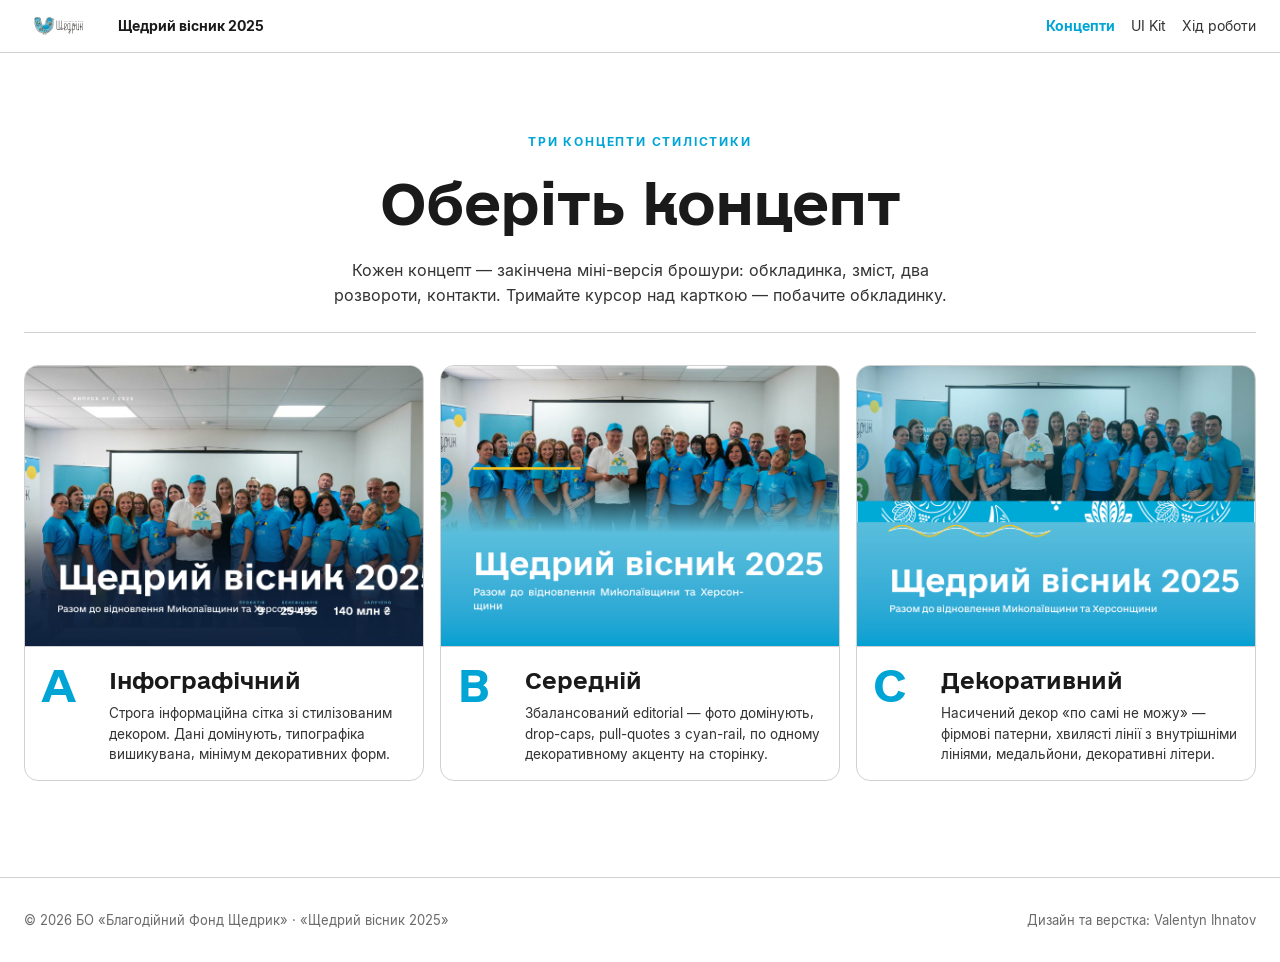
==== commit 2da5bd1c: "Rework: 3 concepts (Інфографічний / Середній / Декоративний), TOC, spreads, wave element" ====
--- a/index.html
+++ b/index.html
@@ -3,7 +3,7 @@
 <head>
   <meta charset="utf-8">
   <meta name="viewport" content="width=device-width, initial-scale=1">
-  <title>Огляд — Щедрий вісник 2025</title>
+  <title>Щедрий вісник 2025 — Концепти</title>
   <link rel="stylesheet" href="styles.css">
 </head>
 <body>
@@ -13,132 +13,68 @@
     <img src="logos/Shchedryk_logo_fin_color_horizont_ua.svg" alt="Щедрик">
     <span class="title">Щедрий вісник 2025</span>
     <nav>
-      <a href="index.html" class="active">Огляд</a>
+      <a href="index.html" class="active">Концепти</a>
       <a href="ui-kit.html">UI Kit</a>
-      <a href="variants.html">Варіанти стилістики</a>
       <a href="process.html">Хід роботи</a>
     </nav>
   </div>
 </header>
 
-<!-- HERO — accent split, left text + right brand-color visual -->
-<section class="hero-accent">
-  <div class="hero-accent-inner">
-    <div class="text-col">
-      <span class="kicker">Річний звіт-брошура · 2025</span>
-      <h1>Щедрий вісник 2025</h1>
-      <p class="subline">
-        Брошура А4 альбом, 34 сторінки, для БО «Благодійний Фонд Щедрик».
-        Підзаголовок: «Разом до відновлення Миколаївщини та Херсонщини».
-      </p>
-      <div class="hero-actions">
-        <a class="btn btn-primary" href="variants.html">Подивитися варіанти</a>
-        <a class="btn btn-ghost" href="ui-kit.html">UI Kit</a>
+<main class="page">
+
+  <header class="picker-head">
+    <span class="kicker">Три концепти стилістики</span>
+    <h1>Оберіть концепт</h1>
+    <p class="picker-sub">
+      Кожен концепт — закінчена міні-версія брошури: обкладинка, зміст, два розвороти,
+      контакти. Тримайте курсор над карткою — побачите обкладинку.
+    </p>
+  </header>
+
+  <div class="concept-picker">
+
+    <a class="concept-card" href="variants.html#a">
+      <div class="cover-frame">
+        <img src="variants/variant_a_1.png" alt="Обкладинка — Інфографічний">
       </div>
-    </div>
-    <div class="visual-col">
-      <img src="logos/Shchedryk_logo_fin_white_vertical_ua.svg" alt="Щедрик">
-    </div>
+      <div class="meta">
+        <div class="letter">A</div>
+        <div>
+          <h2>Інфографічний</h2>
+          <p>Строга інформаційна сітка зі стилізованим декором. Дані домінують, типографіка вишикувана, мінімум декоративних форм.</p>
+        </div>
+      </div>
+    </a>
+
+    <a class="concept-card" href="variants.html#b">
+      <div class="cover-frame">
+        <img src="variants/variant_b_1.png" alt="Обкладинка — Середній">
+      </div>
+      <div class="meta">
+        <div class="letter">B</div>
+        <div>
+          <h2>Середній</h2>
+          <p>Збалансований editorial — фото домінують, drop-caps, pull-quotes з cyan-rail, по одному декоративному акценту на сторінку.</p>
+        </div>
+      </div>
+    </a>
+
+    <a class="concept-card" href="variants.html#c">
+      <div class="cover-frame">
+        <img src="variants/variant_c_1.png" alt="Обкладинка — Декоративний">
+      </div>
+      <div class="meta">
+        <div class="letter">C</div>
+        <div>
+          <h2>Декоративний</h2>
+          <p>Насичений декор «по самі не можу» — фірмові патерни, хвилясті лінії з внутрішніми лініями, медальйони, декоративні літери.</p>
+        </div>
+      </div>
+    </a>
+
   </div>
-</section>
 
-<div class="page">
-
-  <!-- БІЛЬШІ ЦИФРИ ПРО ПРОЄКТ -->
-  <section>
-    <div class="stats-row">
-      <div class="stat-block">
-        <div class="num">34</div>
-        <div class="label">сторінки А4 альбом у фінальній брошурі</div>
-      </div>
-      <div class="stat-block">
-        <div class="num">9</div>
-        <div class="label">проєктних розворотів з партнерами</div>
-      </div>
-      <div class="stat-block">
-        <div class="num">148</div>
-        <div class="label">фото з Google Drive по 36 папках</div>
-      </div>
-      <div class="stat-block accent">
-        <div class="num">4</div>
-        <div class="label">варіанти стилістики готові</div>
-      </div>
-    </div>
-  </section>
-
-  <!-- ВЕЛИКИЙ НАВІГАЦІЙНИЙ БЛОК — 4 картки -->
-  <section class="section" style="border-top: 0; padding-top: 0;">
-    <div class="section-head">
-      <h2>Розділи сайту</h2>
-      <p>Чотири розділи цієї платформи. Все, що тобі або клієнту потрібно — поряд.</p>
-    </div>
-
-    <div class="bignav">
-
-      <a class="item bignav-uikit" href="ui-kit.html">
-        <div class="top"></div>
-        <div class="bot">
-          <h3>UI Kit · Бренд-система</h3>
-          <p>Палітра з брендбукових HEX, шрифти Inter і e-Ukraine Head, 12 логотипів, 3 патерни, 13 декоративних мотивів, контент-блоки.</p>
-          <span class="arrow">Відкрити UI Kit →</span>
-        </div>
-      </a>
-
-      <a class="item bignav-variants" href="variants.html">
-        <div class="top">
-          <img src="variants/variant_a_1.png" alt="A">
-          <img src="variants/variant_b_1.png" alt="B">
-          <img src="variants/variant_c_1.png" alt="C">
-          <img src="variants/variant_d_1.png" alt="D">
-        </div>
-        <div class="bot">
-          <h3>4 варіанти стилістики</h3>
-          <p>A — Бренд-журнал · B — Editorial · C — Поетичний · D — Інфографічний. По 6 сторінок у кожному (з обкладинкою і контактами), з лайтбоксом і PDF.</p>
-          <span class="arrow">Подивитися варіанти →</span>
-        </div>
-      </a>
-
-      <a class="item bignav-process" href="process.html">
-        <div class="top"></div>
-        <div class="bot">
-          <h3>Хід роботи</h3>
-          <p>Що зроблено, що в роботі, що далі. Тайм-лайн рішень, перелік матеріалів, відкриті питання до клієнта.</p>
-          <span class="arrow">Подивитися прогрес →</span>
-        </div>
-      </a>
-
-      <a class="item bignav-cover" href="variants/variant_d.pdf" target="_blank">
-        <div class="top"></div>
-        <div class="bot">
-          <h3>Приклад PDF · Варіант D</h3>
-          <p>Один з 4 варіантів стилістики у форматі PDF — для попереднього перегляду в новій вкладці. Повний 34-сторінковий PDF доступний за окремим запитом.</p>
-          <span class="arrow">Відкрити PDF →</span>
-        </div>
-      </a>
-
-    </div>
-  </section>
-
-  <!-- ПАЛІТРА-ТІЗЕР -->
-  <section class="section">
-    <div class="section-head">
-      <h2>Бренд-палітра коротко</h2>
-      <p>П'ять брендових кольорів з брендбуку. Повний UI Kit — за посиланням нижче.</p>
-    </div>
-    <div class="palette-teaser">
-      <div style="background: #60C5E5; color: #fff;">Sky · #60C5E5</div>
-      <div style="background: #00A5D6; color: #fff;">Sky deep · #00A5D6</div>
-      <div style="background: #FEDA36; color: #1A1A1A;">Sun · #FEDA36</div>
-      <div style="background: #FFFFFF; color: #1A1A1A; border-right: 1px solid var(--hair);">Paper · #FFFFFF</div>
-      <div style="background: #100C08; color: #fff;">Black · #100C08</div>
-    </div>
-    <p style="margin-top: var(--r-3);">
-      Шрифти проєкту: <strong>Inter</strong> для тіла і <strong>e-Ukraine Head</strong> для заголовків.
-      Обидва — вільні ліцензії, поставлені в <code>assets/fonts/</code>.
-    </p>
-  </section>
-
-</div>
+</main>
 
 <footer class="site">
   <div class="inner">
--- a/styles.css
+++ b/styles.css
@@ -566,23 +566,17 @@
   transform: translateX(-50%);
 }
 
-/* Хвиля «під» заголовком (бачимо на лідерах грамот) */
-.motif-headline-wave {
-  background:
-    linear-gradient(180deg, #fff 0 60%, var(--sky-pale) 60% 100%);
-}
-.motif-headline-wave::before {
-  content: "";
-  position: absolute;
-  left: -20px; right: -20px; top: 50%;
-  height: 30px;
-  background:
-    radial-gradient(ellipse 80px 30px at 10% 0%, var(--sky) 99%, transparent 100%),
-    radial-gradient(ellipse 80px 30px at 50% 100%, var(--sky-deep) 99%, transparent 100%),
-    radial-gradient(ellipse 80px 30px at 90% 0%, var(--sky) 99%, transparent 100%);
-  mask: linear-gradient(0deg, #000 50%, transparent 50%);
-  -webkit-mask: linear-gradient(0deg, #000 50%, transparent 50%);
-  transform: translateY(-50%);
+/* Хвиля з внутрішньою лінією (новий брендовий мотив) */
+.motif-wave-line {
+  background: #fff;
+  display: flex;
+  align-items: center;
+  justify-content: center;
+}
+.motif-wave-line svg {
+  width: 86%;
+  height: auto;
+  display: block;
 }
 
 /* Pattern-як-акцент (вирізаний кружок патерну) */
@@ -1040,6 +1034,13 @@
   display: grid;
   grid-template-columns: repeat(2, 1fr);
   gap: var(--r-3);
+}
+.spread.full {
+  grid-column: 1 / -1;
+}
+.spread.full .label::before {
+  content: "Розворот · ";
+  opacity: 0.7;
 }
 @media (max-width: 720px) {
   .spreads-grid { grid-template-columns: 1fr; }
@@ -1107,7 +1108,102 @@
 }
 
 /* ============================================================
-   Hero — accent version (для index.html)
+   Concept picker (головна — лише навігація між варіантами)
+   ============================================================ */
+
+.picker-head {
+  text-align: center;
+  padding: var(--r-7) 0 var(--r-5);
+  border-bottom: 1px solid var(--hair);
+  margin-bottom: var(--r-6);
+}
+.picker-head .kicker { display: block; margin-bottom: var(--r-2); }
+.picker-head h1 {
+  font-family: var(--font-head);
+  font-size: clamp(36px, 5vw, 56px);
+  font-weight: 700;
+  letter-spacing: -0.015em;
+  margin: 0 0 var(--r-3);
+}
+.picker-head .picker-sub {
+  max-width: 620px;
+  margin: 0 auto;
+  font-size: 16px;
+  color: var(--graphite);
+  line-height: 1.55;
+}
+
+.concept-picker {
+  display: grid;
+  grid-template-columns: repeat(3, 1fr);
+  gap: var(--r-4);
+  margin-bottom: var(--r-8);
+}
+
+.concept-card {
+  display: flex;
+  flex-direction: column;
+  border: 1px solid var(--hair);
+  border-radius: 14px;
+  overflow: hidden;
+  background: #fff;
+  text-decoration: none;
+  color: var(--ink);
+  transition: transform 0.18s, box-shadow 0.18s, border-color 0.18s;
+}
+.concept-card:hover {
+  text-decoration: none;
+  border-color: var(--sky-deep);
+  transform: translateY(-4px);
+  box-shadow: 0 18px 44px rgba(0,165,214,0.16);
+}
+
+.concept-card .cover-frame {
+  aspect-ratio: 297 / 210;
+  background: var(--sky-pale);
+  overflow: hidden;
+  border-bottom: 1px solid var(--hair);
+}
+.concept-card .cover-frame img {
+  width: 100%;
+  height: 100%;
+  object-fit: cover;
+  display: block;
+}
+
+.concept-card .meta {
+  padding: var(--r-4);
+  display: grid;
+  grid-template-columns: 56px 1fr;
+  gap: var(--r-3);
+  align-items: start;
+}
+.concept-card .letter {
+  font-family: var(--font-head);
+  font-size: 44px;
+  font-weight: 700;
+  color: var(--sky-deep);
+  line-height: 1;
+}
+.concept-card h2 {
+  font-family: var(--font-head);
+  font-size: 22px;
+  font-weight: 700;
+  margin: 0 0 6px;
+}
+.concept-card p {
+  margin: 0;
+  font-size: 13.5px;
+  color: var(--graphite);
+  line-height: 1.5;
+}
+
+@media (max-width: 900px) {
+  .concept-picker { grid-template-columns: 1fr; }
+}
+
+/* ============================================================
+   Hero — accent version (для process.html)
    ============================================================ */
 
 .hero-accent {
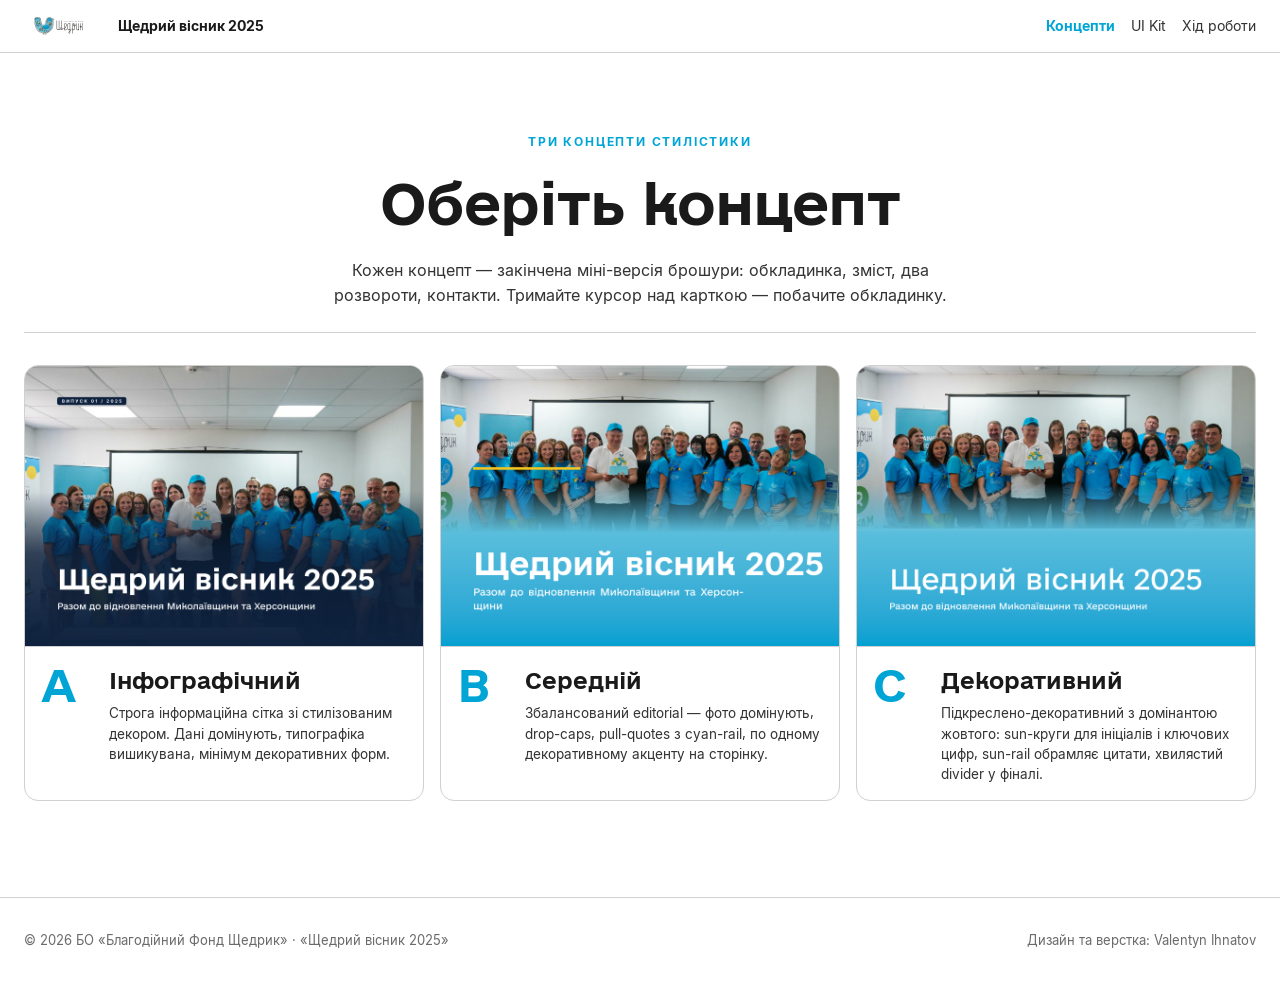
==== commit 1ab5e685: "Update C description across all pages to match the stripped-down design" ====
--- a/index.html
+++ b/index.html
@@ -67,7 +67,7 @@
         <div class="letter">C</div>
         <div>
           <h2>Декоративний</h2>
-          <p>Насичений декор «по самі не можу» — фірмові патерни, хвилясті лінії з внутрішніми лініями, медальйони, декоративні літери.</p>
+          <p>Підкреслено-декоративний з домінантою жовтого: sun-круги для ініціалів і ключових цифр, sun-rail обрамляє цитати, хвилястий divider у фіналі.</p>
         </div>
       </div>
     </a>
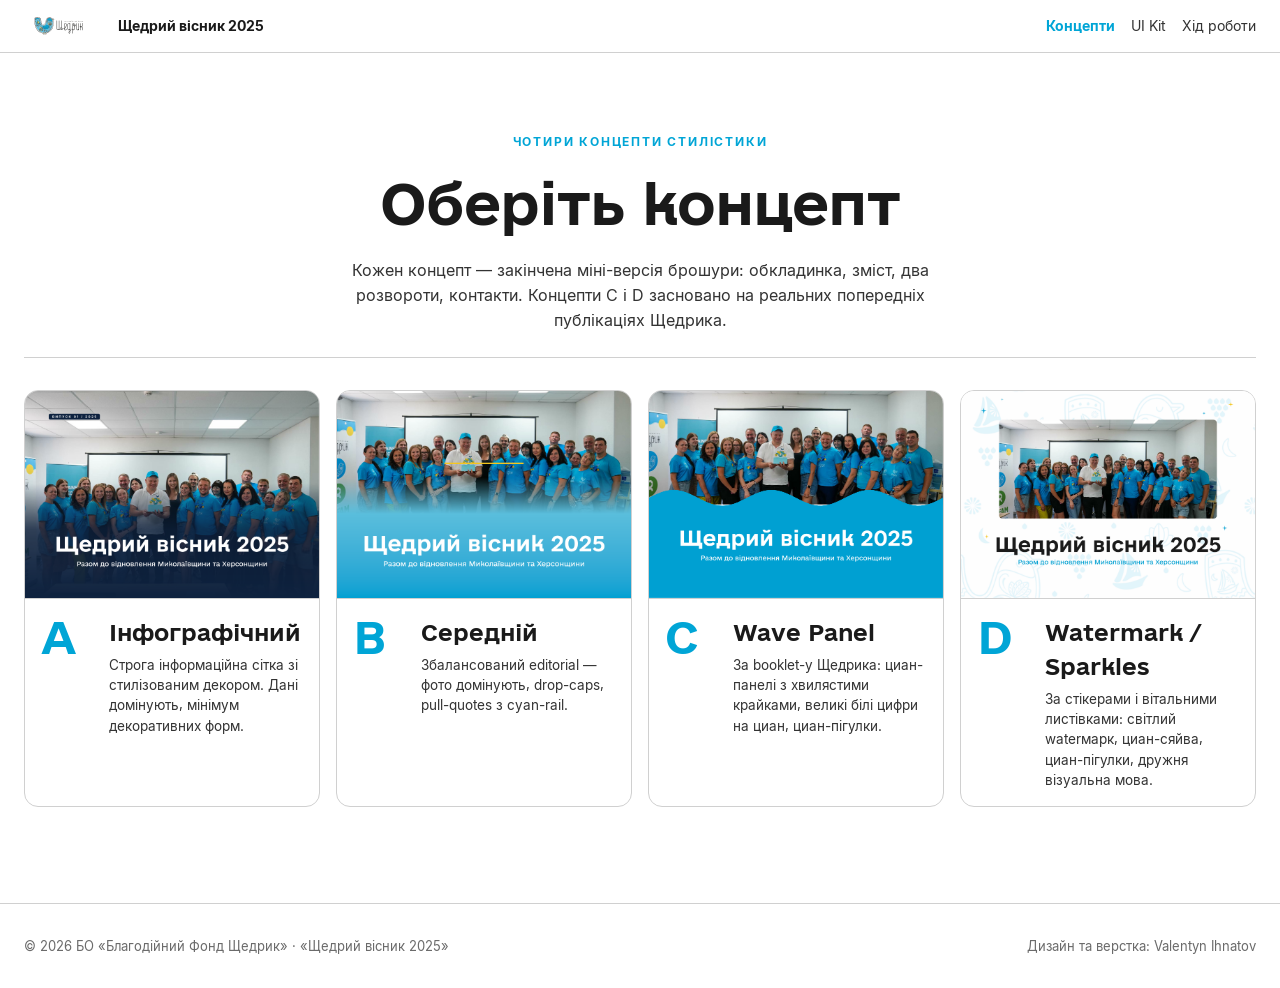
==== commit 534cd371: "Rebuild C as 'Wave Panel' (booklet-style) and add D 'Watermark/Sparkles' based on real Shchedryk pub" ====
--- a/index.html
+++ b/index.html
@@ -23,15 +23,15 @@
 <main class="page">
 
   <header class="picker-head">
-    <span class="kicker">Три концепти стилістики</span>
+    <span class="kicker">Чотири концепти стилістики</span>
     <h1>Оберіть концепт</h1>
     <p class="picker-sub">
       Кожен концепт — закінчена міні-версія брошури: обкладинка, зміст, два розвороти,
-      контакти. Тримайте курсор над карткою — побачите обкладинку.
+      контакти. Концепти C і D засновано на реальних попередніх публікаціях Щедрика.
     </p>
   </header>
 
-  <div class="concept-picker">
+  <div class="concept-picker concept-picker-4">
 
     <a class="concept-card" href="variants.html#a">
       <div class="cover-frame">
@@ -41,7 +41,7 @@
         <div class="letter">A</div>
         <div>
           <h2>Інфографічний</h2>
-          <p>Строга інформаційна сітка зі стилізованим декором. Дані домінують, типографіка вишикувана, мінімум декоративних форм.</p>
+          <p>Строга інформаційна сітка зі стилізованим декором. Дані домінують, мінімум декоративних форм.</p>
         </div>
       </div>
     </a>
@@ -54,20 +54,33 @@
         <div class="letter">B</div>
         <div>
           <h2>Середній</h2>
-          <p>Збалансований editorial — фото домінують, drop-caps, pull-quotes з cyan-rail, по одному декоративному акценту на сторінку.</p>
+          <p>Збалансований editorial — фото домінують, drop-caps, pull-quotes з cyan-rail.</p>
         </div>
       </div>
     </a>
 
     <a class="concept-card" href="variants.html#c">
       <div class="cover-frame">
-        <img src="variants/variant_c_1.png" alt="Обкладинка — Декоративний">
+        <img src="variants/variant_c_1.png" alt="Обкладинка — Wave Panel">
       </div>
       <div class="meta">
         <div class="letter">C</div>
         <div>
-          <h2>Декоративний</h2>
-          <p>Підкреслено-декоративний з домінантою жовтого: sun-круги для ініціалів і ключових цифр, sun-rail обрамляє цитати, хвилястий divider у фіналі.</p>
+          <h2>Wave Panel</h2>
+          <p>За booklet-у Щедрика: циан-панелі з хвилястими крайками, великі білі цифри на циан, циан-пігулки.</p>
+        </div>
+      </div>
+    </a>
+
+    <a class="concept-card" href="variants.html#d">
+      <div class="cover-frame">
+        <img src="variants/variant_d_1.png" alt="Обкладинка — Watermark / Sparkles">
+      </div>
+      <div class="meta">
+        <div class="letter">D</div>
+        <div>
+          <h2>Watermark / Sparkles</h2>
+          <p>За стікерами і вітальними листівками: світлий waterмарк, циан-сяйва, циан-пігулки, дружня візуальна мова.</p>
         </div>
       </div>
     </a>
--- a/styles.css
+++ b/styles.css
@@ -1139,6 +1139,12 @@
   gap: var(--r-4);
   margin-bottom: var(--r-8);
 }
+.concept-picker.concept-picker-4 {
+  grid-template-columns: repeat(2, 1fr);
+}
+@media (min-width: 1100px) {
+  .concept-picker.concept-picker-4 { grid-template-columns: repeat(4, 1fr); }
+}
 
 .concept-card {
   display: flex;
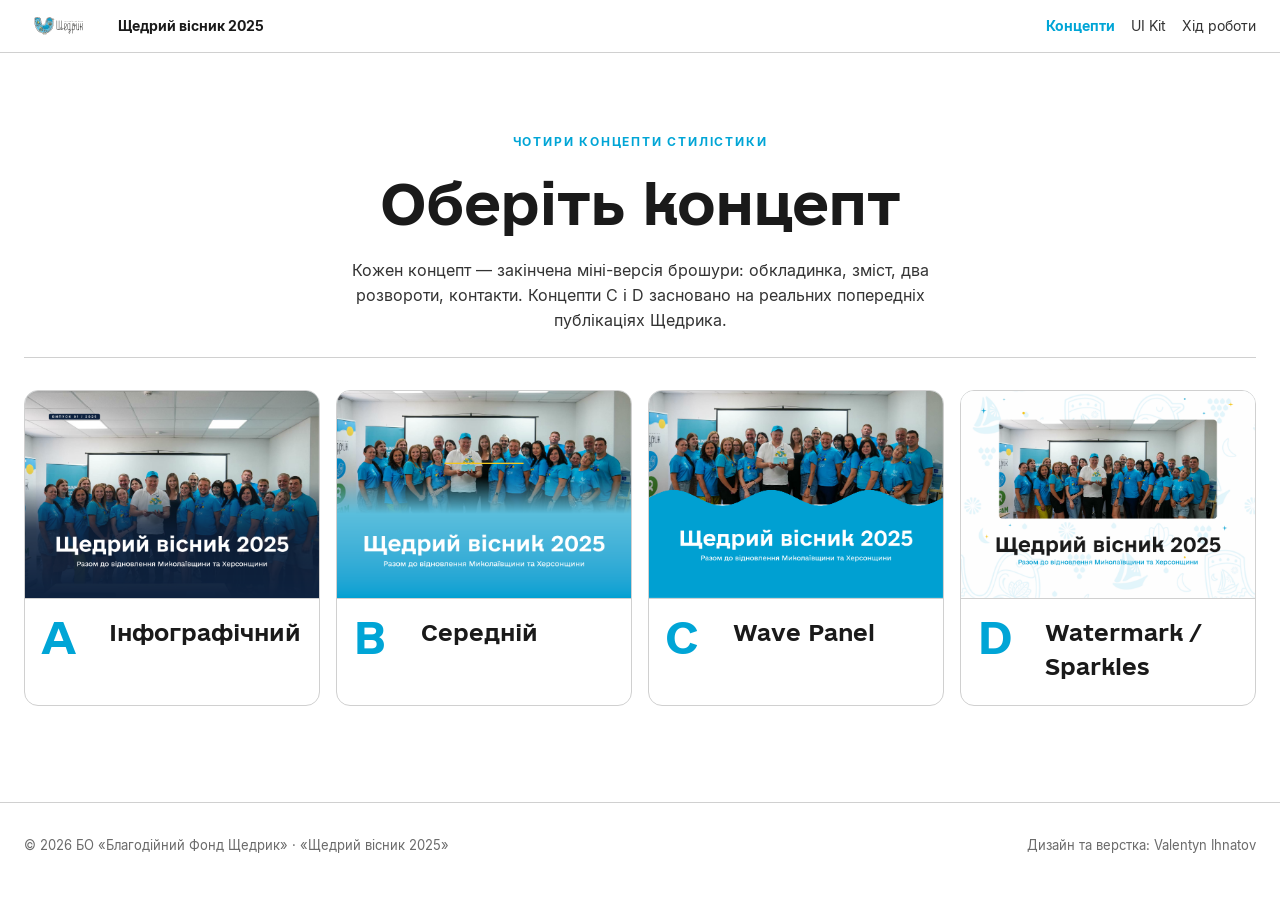
==== commit cbb62bf6: "Drop descriptions: keep only variant names on index cards and variant panels" ====
--- a/index.html
+++ b/index.html
@@ -39,10 +39,7 @@
       </div>
       <div class="meta">
         <div class="letter">A</div>
-        <div>
-          <h2>Інфографічний</h2>
-          <p>Строга інформаційна сітка зі стилізованим декором. Дані домінують, мінімум декоративних форм.</p>
-        </div>
+        <h2>Інфографічний</h2>
       </div>
     </a>
 
@@ -52,10 +49,7 @@
       </div>
       <div class="meta">
         <div class="letter">B</div>
-        <div>
-          <h2>Середній</h2>
-          <p>Збалансований editorial — фото домінують, drop-caps, pull-quotes з cyan-rail.</p>
-        </div>
+        <h2>Середній</h2>
       </div>
     </a>
 
@@ -65,10 +59,7 @@
       </div>
       <div class="meta">
         <div class="letter">C</div>
-        <div>
-          <h2>Wave Panel</h2>
-          <p>За booklet-у Щедрика: циан-панелі з хвилястими крайками, великі білі цифри на циан, циан-пігулки.</p>
-        </div>
+        <h2>Wave Panel</h2>
       </div>
     </a>
 
@@ -78,10 +69,7 @@
       </div>
       <div class="meta">
         <div class="letter">D</div>
-        <div>
-          <h2>Watermark / Sparkles</h2>
-          <p>За стікерами і вітальними листівками: світлий waterмарк, циан-сяйва, циан-пігулки, дружня візуальна мова.</p>
-        </div>
+        <h2>Watermark / Sparkles</h2>
       </div>
     </a>
 
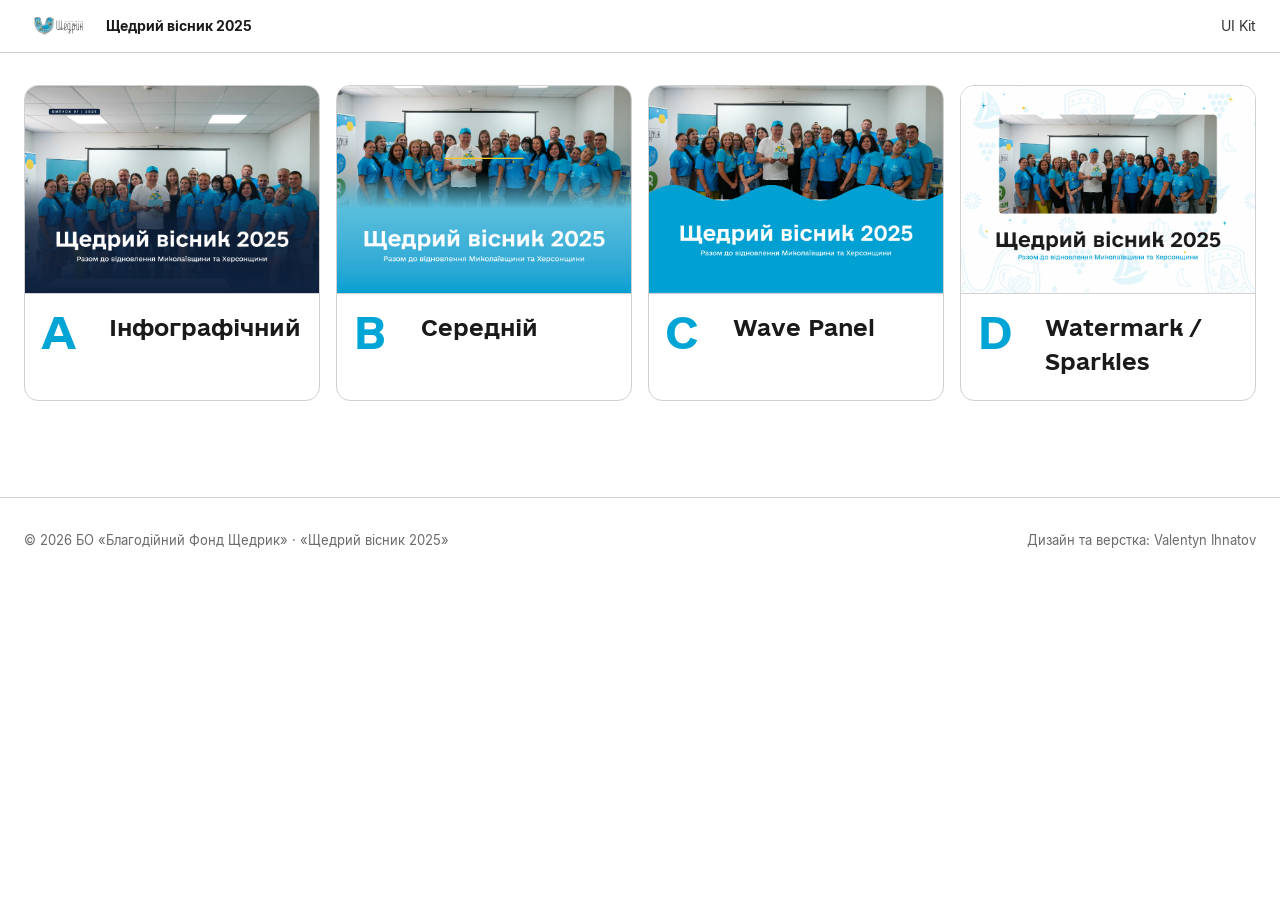
==== commit 5b1e50a0: "Slim nav: logo→home, only UI Kit on the right; drop process page; remove 'Оберіть концепт' header fr" ====
--- a/index.html
+++ b/index.html
@@ -10,26 +10,17 @@
 
 <header class="topnav">
   <div class="topnav-inner">
-    <img src="logos/Shchedryk_logo_fin_color_horizont_ua.svg" alt="Щедрик">
-    <span class="title">Щедрий вісник 2025</span>
+    <a href="index.html" class="brand">
+      <img src="logos/Shchedryk_logo_fin_color_horizont_ua.svg" alt="Щедрик">
+      <span class="title">Щедрий вісник 2025</span>
+    </a>
     <nav>
-      <a href="index.html" class="active">Концепти</a>
       <a href="ui-kit.html">UI Kit</a>
-      <a href="process.html">Хід роботи</a>
     </nav>
   </div>
 </header>
 
 <main class="page">
-
-  <header class="picker-head">
-    <span class="kicker">Чотири концепти стилістики</span>
-    <h1>Оберіть концепт</h1>
-    <p class="picker-sub">
-      Кожен концепт — закінчена міні-версія брошури: обкладинка, зміст, два розвороти,
-      контакти. Концепти C і D засновано на реальних попередніх публікаціях Щедрика.
-    </p>
-  </header>
 
   <div class="concept-picker concept-picker-4">
 
--- a/styles.css
+++ b/styles.css
@@ -235,6 +235,14 @@
 
 .topnav img { height: 28px; }
 .topnav .title { font-weight: 700; }
+.topnav .brand {
+  display: flex;
+  align-items: center;
+  gap: var(--r-3);
+  text-decoration: none;
+  color: var(--ink);
+}
+.topnav .brand:hover { text-decoration: none; opacity: 0.85; }
 .topnav nav { display: flex; gap: var(--r-4); margin-left: auto; flex-wrap: wrap; }
 .topnav nav a { color: var(--graphite); }
 .topnav nav a.active { color: var(--sky-deep); font-weight: 700; }
